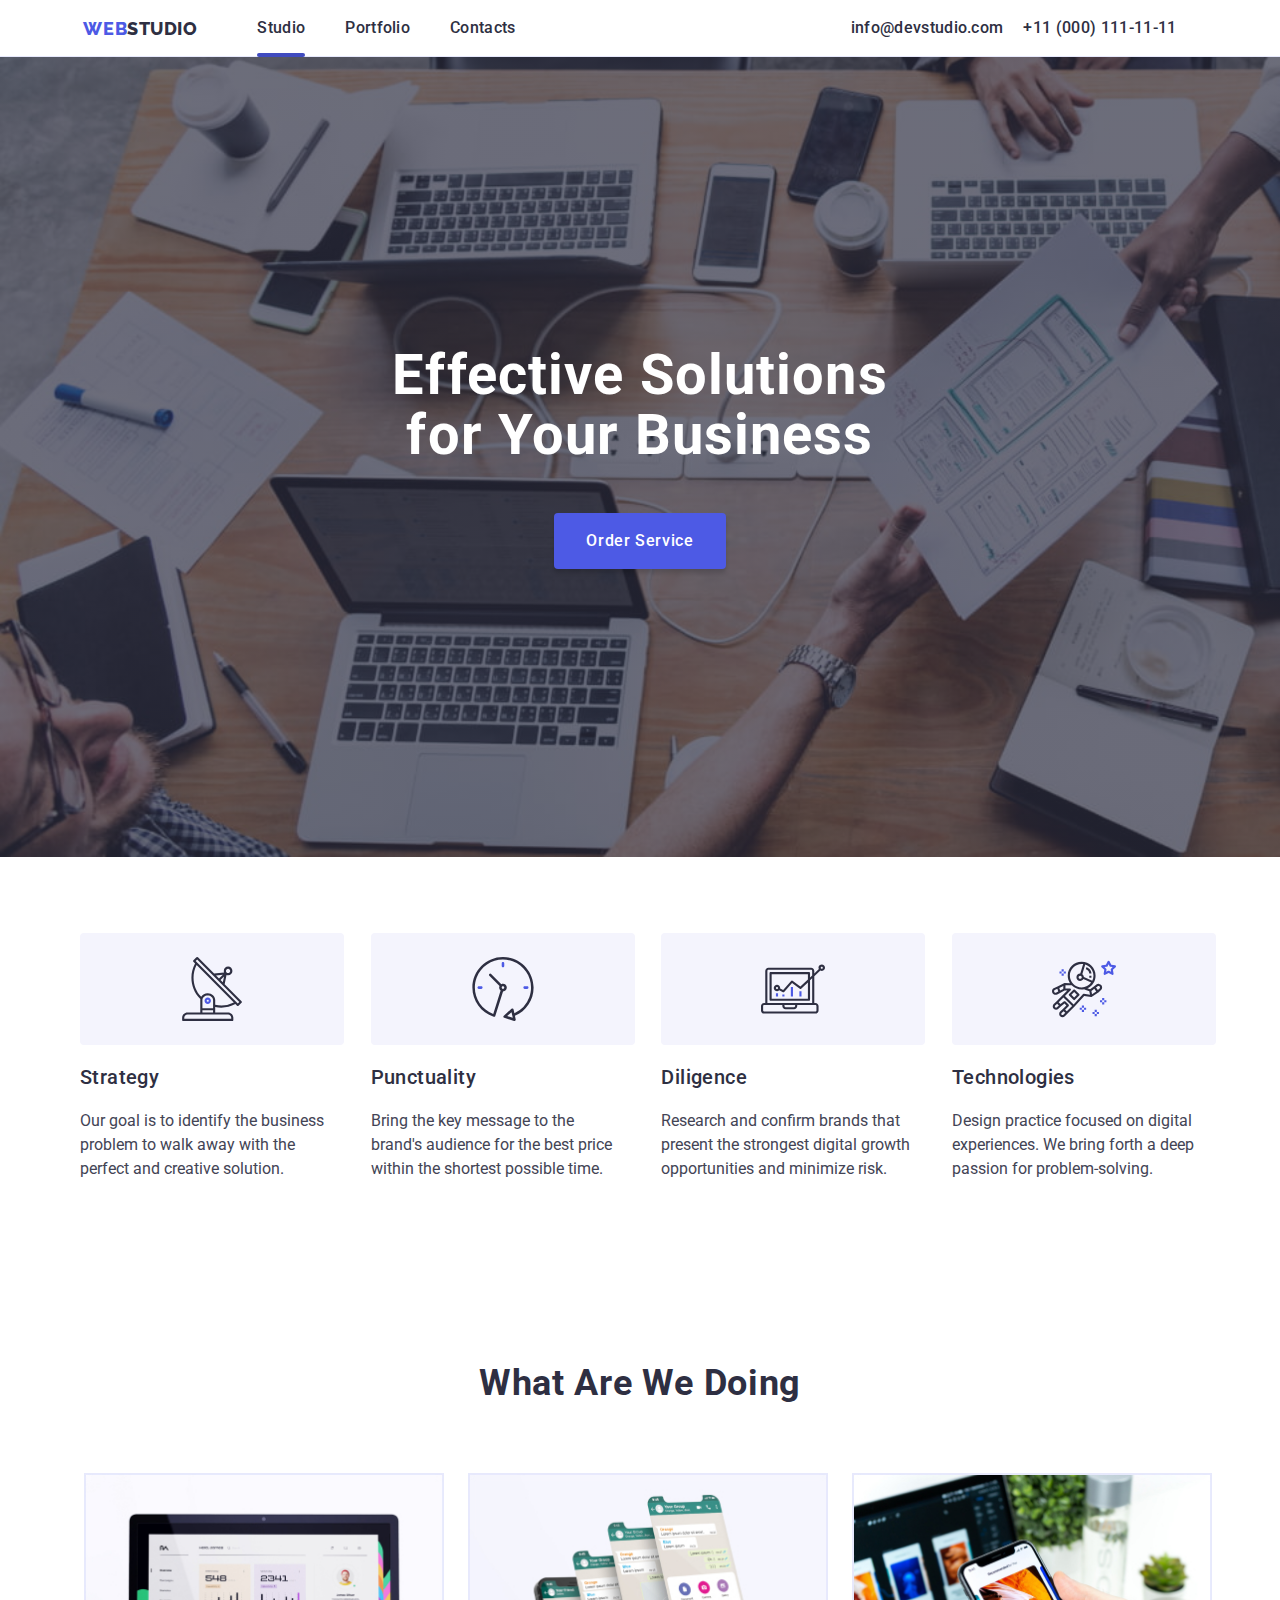
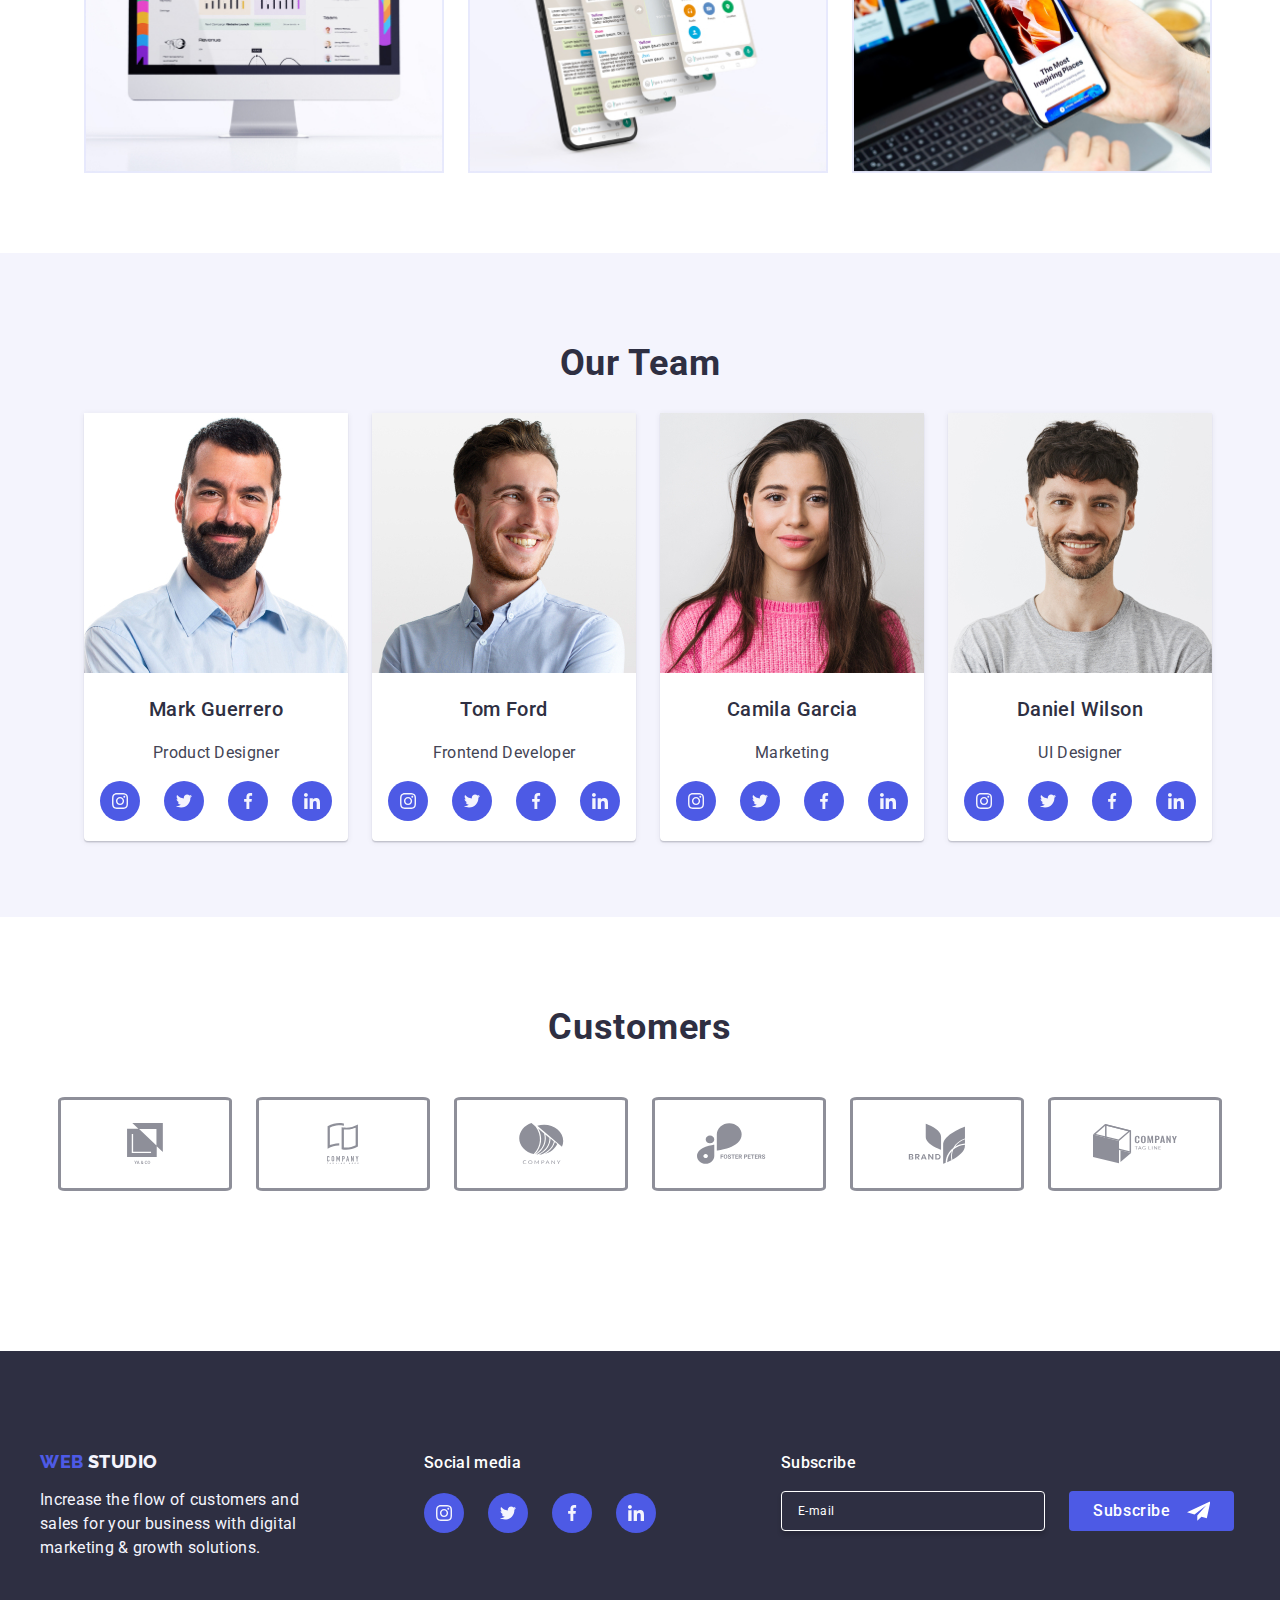
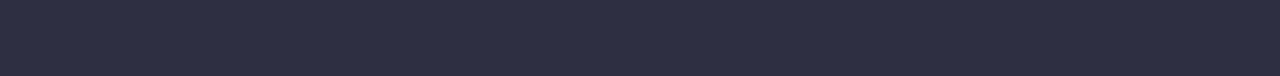
==== index.html @ bf824cfc "HW 06" ====
<!DOCTYPE html>
<html lang="en">
  <head>
    <meta charset="UTF-8" />
    <meta name="viewport" content="width=device-width, initial-scale=1.0" />
    <link
      rel="stylesheet"
      href="https://fonts.googleapis.com/css2?family=Raleway:ital,wght@0,700;1,700&family=Roboto:wght@400;500;700;900&display=swap"
    />
    <link rel="stylesheet" href="./css/modern-normalize.css" />
    <link rel="stylesheet" href="./css/styles.css" />
    <title>Studio</title>
  </head>
  <body>
    <!-- Bara de navigare -->
    <header class="global-header">
      <div class="container-navbar">
        <a class="logo" href="./index.html">
          <span class="logo-web">WEB</span>
          <span class="logo-studio-header">STUDIO</span>
        </a>
        <nav class="nav-bar">
          <ul>
            <li>
              <a class="nav-item" href="./index.html">Studio</a>
            </li>
            <li>
              <a class="nav-item" href="./portfolio.html">Portfolio</a>
            </li>
            <li>
              <a class="nav-item" href="./contacts.html">Contacts</a>
            </li>
          </ul>
        </nav>
        <ul>
          <li>
            <a class="nav-item" href="mailto:info@devstudio.com"
              >info@devstudio.com</a
            >
          </li>
          <li>
            <a class="nav-item" href="tel:+11(000)111-11-11"
              >+11 (000) 111-11-11</a
            >
          </li>
        </ul>
      </div>
    </header>
    <!-- Continutul siteului -->
    <main>
      <!-- Hero section -->
      <section class="hero-section">
        <div class="hero-container">
          <h1 class="hero-text">Effective Solutions for Your Business</h1>
          <button class="hero-button" type="button" data-modal-open>
            Order Service
          </button>
        </div>
        <div class="modal is-hidden" data-modal>
          <div class="modal-content">
            <button type="button" class="close-btn" data-modal-close>x</button>
            <form>
              <h2>Leave your contacts and we will call you back</h2>

              <label for="name" class="label-with-icon"
                >Name
                <svg class="input-icon">
                  <use href="./images/icons.svg#person-icon"></use>
                </svg>
                <input
                  type="text"
                  id="name"
                  name="username"
                  class="input-with-icon"
                />
              </label>
              <label for="phone" class="label-with-icon"
                >Phone
                <svg class="input-icon">
                  <use href="./images/icons.svg#phone-icon"></use>
                </svg>
                <input
                  type="tel"
                  id="phone"
                  name="phone-number"
                  class="input-with-icon"
                />
              </label>

              <label for="email" class="label-with-icon"
                >Email
                <svg class="input-icon">
                  <use href="./images/icons.svg#email-icon"></use>
                </svg>
                <input
                  type="email"
                  id="email"
                  name="email"
                  class="input-with-icon"
                />
              </label>
              <label for="comment" class="label-comment">Comment</label>
              <textarea
                name="feedback"
                class="text-input"
                id="comment"
                placeholder="Text input"
              ></textarea>

              <label for="checkbox" class="privacy-policy">
                <input
                  type="checkbox"
                  class="visually-hidden"
                  id="checkbox"
                  name="accept"
                />
                I accept the terms and conditions of the
                <a
                  href="https://en.wikipedia.org/wiki/Privacy_policy"
                  target="_blank"
                  rel="noreferrer noopener"
                  ><span>Privacy Policy</span></a
                >
              </label>
              <button type="submit" class="send-btn">Send</button>
            </form>
          </div>
        </div>
      </section>
      <!-- Text section -->
      <section class="strenghts-section">
        <div class="container">
          <ul>
            <li>
              <div class="strenght-logo">
                <svg>
                  <use href="./images/icons.svg#icon-antenna"></use>
                </svg>
              </div>
              <h3 class="strenght-name">Strategy</h3>
              <p class="strenght-description">
                Our goal is to identify the business<br />
                problem to walk away with the<br />
                perfect and creative solution.
              </p>
            </li>
            <li>
              <div class="strenght-logo">
                <svg>
                  <use href="./images/icons.svg#icon-clock"></use>
                </svg>
              </div>
              <h3 class="strenght-name">Punctuality</h3>
              <p class="strenght-description">
                Bring the key message to the<br />
                brand's audience for the best price<br />
                within the shortest possible time.
              </p>
            </li>
            <li>
              <div class="strenght-logo">
                <svg>
                  <use href="./images/icons.svg#icon-diagram"></use>
                </svg>
              </div>
              <h3 class="strenght-name">Diligence</h3>
              <p class="strenght-description">
                Research and confirm brands that<br />
                present the strongest digital growth<br />
                opportunities and minimize risk.
              </p>
            </li>
            <li>
              <div class="strenght-logo">
                <svg>
                  <use href="./images/icons.svg#icon-astronaut"></use>
                </svg>
              </div>
              <h3 class="strenght-name">Technologies</h3>
              <p class="strenght-description">
                Design practice focused on digital<br />
                experiences. We bring forth a deep<br />
                passion for problem-solving.
              </p>
            </li>
          </ul>
        </div>
      </section>
      <!-- What are we doing section -->
      <section class="what-are-we-doing-section">
        <div class="container what-are-we-doing-box">
          <h2 class="title-what-are-we-doing">What are we doing</h2>
          <ul>
            <li>
              <img
                src="./images/Monitor.jpg"
                alt="monitor cu grafice"
                width="300"
              />
            </li>
            <li>
              <img
                src="./images/MultilevelChat.jpg"
                alt="mai multe pagini dintr-un chat telefonic"
                width="300"
              />
            </li>
            <li>
              <img
                src="./images/Phone.jpg"
                alt="imagie pe un telefon tinut in mana"
                width="300"
              />
            </li>
          </ul>
        </div>
      </section>
      <!-- Our team section -->
      <section class="our-team-section">
        <div class="container">
          <h2 class="title-our-team">Our Team</h2>
          <ul>
            <li>
              <img
                src="./images/MarkGuerrero.jpg"
                alt="Imaginea lui Mark Guerrero"
                width="200"
              />
              <h3 class="team-person-name">Mark Guerrero</h3>
              <p class="team-person-function">Product Designer</p>
              <div class="social-list">
                <a
                  href="https://www.instagram.com/"
                  class="social"
                  target="_blank"
                  rel="noreferrer noopener"
                  aria-label="instagram-link"
                >
                  <svg>
                    <use href="./images/icons.svg#icon-instagram"></use>
                  </svg>
                </a>
                <a
                  href="https://twitter.com/"
                  class="social"
                  target="_blank"
                  rel="noreferrer noopener"
                  aria-label="twitter-link"
                >
                  <svg>
                    <use href="./images/icons.svg#icon-twitter"></use></svg
                ></a>
                <a
                  href="https://www.facebook.com/"
                  class="social"
                  target="_blank"
                  rel="noreferrer noopener"
                  aria-label="facebook-link"
                >
                  <svg>
                    <use href="./images/icons.svg#icon-facebook"></use></svg
                ></a>
                <a
                  href="https://www.linkedin.com/"
                  class="social"
                  target="_blank"
                  rel="noreferrer noopener"
                  aria-label="linkedin-link"
                >
                  <svg>
                    <use href="./images/icons.svg#icon-linkedin"></use></svg
                ></a>
              </div>
            </li>
            <li>
              <img
                src="./images/TomFord.jpg"
                alt="Imaginea lui Tom Ford"
                width="200"
              />
              <h3 class="team-person-name">Tom Ford</h3>
              <p class="team-person-function">Frontend Developer</p>
              <div class="social-list">
                <a
                  href="https://www.instagram.com/"
                  class="social"
                  target="_blank"
                  rel="noreferrer noopener"
                  aria-label="instagram-link"
                >
                  <svg>
                    <use href="./images/icons.svg#icon-instagram"></use>
                  </svg>
                </a>
                <a
                  href="https://twitter.com/"
                  class="social"
                  target="_blank"
                  rel="noreferrer noopener"
                  aria-label="twitter-link"
                >
                  <svg>
                    <use href="./images/icons.svg#icon-twitter"></use></svg
                ></a>
                <a
                  href="https://www.facebook.com/"
                  class="social"
                  target="_blank"
                  rel="noreferrer noopener"
                  aria-label="facebook-link"
                >
                  <svg>
                    <use href="./images/icons.svg#icon-facebook"></use></svg
                ></a>
                <a
                  href="https://www.linkedin.com/"
                  class="social"
                  target="_blank"
                  rel="noreferrer noopener"
                  aria-label="linkedin-link"
                >
                  <svg>
                    <use href="./images/icons.svg#icon-linkedin"></use></svg
                ></a>
              </div>
            </li>
            <li>
              <img
                src="./images/CamilaGarcia.jpg"
                alt="Imaginea Camilei Garcia"
                width="200"
              />
              <h3 class="team-person-name">Camila Garcia</h3>
              <p class="team-person-function">Marketing</p>
              <div class="social-list">
                <a
                  href="https://www.instagram.com/"
                  class="social"
                  target="_blank"
                  rel="noreferrer noopener"
                  aria-label="instagram-link"
                >
                  <svg>
                    <use href="./images/icons.svg#icon-instagram"></use>
                  </svg>
                </a>
                <a
                  href="https://twitter.com/"
                  class="social"
                  target="_blank"
                  rel="noreferrer noopener"
                  aria-label="twitter-link"
                >
                  <svg>
                    <use href="./images/icons.svg#icon-twitter"></use></svg
                ></a>
                <a
                  href="https://www.facebook.com/"
                  class="social"
                  target="_blank"
                  rel="noreferrer noopener"
                  aria-label="facebook-link"
                >
                  <svg>
                    <use href="./images/icons.svg#icon-facebook"></use></svg
                ></a>
                <a
                  href="https://www.linkedin.com/"
                  class="social"
                  target="_blank"
                  rel="noreferrer noopener"
                  aria-label="linkedin-link"
                >
                  <svg>
                    <use href="./images/icons.svg#icon-linkedin"></use></svg
                ></a>
              </div>
            </li>
            <li>
              <img
                src="./images/DanielWilson.jpg"
                alt="Imaginea lui Daniel Wilson"
                width="200"
              />
              <h3 class="team-person-name">Daniel Wilson</h3>
              <p class="team-person-function">UI Designer</p>
              <div class="social-list">
                <a
                  href="https://www.instagram.com/"
                  class="social"
                  target="_blank"
                  rel="noreferrer noopener"
                  aria-label="instagram-link"
                >
                  <svg>
                    <use href="./images/icons.svg#icon-instagram"></use>
                  </svg>
                </a>
                <a
                  href="https://twitter.com/"
                  class="social"
                  target="_blank"
                  rel="noreferrer noopener"
                  aria-label="twitter-link"
                >
                  <svg>
                    <use href="./images/icons.svg#icon-twitter"></use></svg
                ></a>
                <a
                  href="https://www.facebook.com/"
                  class="social"
                  target="_blank"
                  rel="noreferrer noopener"
                  aria-label="facebook-link"
                >
                  <svg>
                    <use href="./images/icons.svg#icon-facebook"></use></svg
                ></a>
                <a
                  href="https://www.linkedin.com/"
                  class="social"
                  target="_blank"
                  rel="noreferrer noopener"
                  aria-label="linkedin-link"
                >
                  <svg>
                    <use href="./images/icons.svg#icon-linkedin"></use></svg
                ></a>
              </div>
            </li>
          </ul>
        </div>
      </section>
      <section class="customers-section">
        <div class="container">
          <h2 class="customers-title">Customers</h2>
          <div class="customers-logos">
            <div class="customer-logo-panel">
              <svg class="customer-logo">
                <use href="./images/icons.svg#icon-client-1"></use>
              </svg>
            </div>
            <div class="customer-logo-panel">
              <svg class="customer-logo">
                <use href="./images/icons.svg#icon-client-2"></use>
              </svg>
            </div>
            <div class="customer-logo-panel">
              <svg class="customer-logo">
                <use href="./images/icons.svg#icon-client-3"></use>
              </svg>
            </div>
            <div class="customer-logo-panel">
              <svg class="customer-logo">
                <use href="./images/icons.svg#icon-client-4"></use>
              </svg>
            </div>
            <div class="customer-logo-panel">
              <svg class="customer-logo">
                <use href="./images/icons.svg#icon-client-5"></use>
              </svg>
            </div>
            <div class="customer-logo-panel">
              <svg class="customer-logo">
                <use href="./images/icons.svg#icon-client-6"></use>
              </svg>
            </div>
          </div>
        </div>
      </section>
    </main>
    <!-- Contact us -->
    <footer class="global-footer">
      <div class="footer-container">
        <div class="footer-content">
          <a href="./index.html">
            <span class="logo-web">WEB</span>
            <span class="logo-studio-footer">STUDIO</span>
          </a>
          <p class="footer-text">
            Increase the flow of customers and<br />
            sales for your business with digital<br />
            marketing & growth solutions.
          </p>
        </div>
        <div class="social-media-footer">
          <p>Social media</p>
          <div class="social-list-footer">
            <a
              href="https://www.instagram.com/"
              class="social-footer"
              target="_blank"
              rel="noreferrer noopener"
              aria-label="instagram-link"
            >
              <svg>
                <use href="./images/icons.svg#icon-instagram"></use>
              </svg>
            </a>
            <a
              href="https://twitter.com/"
              class="social-footer"
              target="_blank"
              rel="noreferrer noopener"
              aria-label="twitter-link"
            >
              <svg>
                <use href="./images/icons.svg#icon-twitter"></use></svg
            ></a>
            <a
              href="https://www.facebook.com/"
              class="social-footer"
              target="_blank"
              rel="noreferrer noopener"
              aria-label="facebook-link"
            >
              <svg>
                <use href="./images/icons.svg#icon-facebook"></use></svg
            ></a>
            <a
              href="https://www.linkedin.com/"
              class="social-footer"
              target="_blank"
              rel="noreferrer noopener"
              aria-label="linkedin-link"
            >
              <svg>
                <use href="./images/icons.svg#icon-linkedin"></use></svg
            ></a>
          </div>
        </div>
        <div class="subscribe-footer">
          <span class="subscribe">Subscribe</span>
          <form
            name="signup_form"
            autocomplete="on"
            novalidate
            class="subscribe-form"
          >
            <label>
              <input type="email" name="email" placeholder="E-mail" />
            </label>
            <button type="submit">
              Subscribe
              <svg>
                <use href="./images/icons.svg#send-icon"></use>
              </svg>
            </button>
          </form>
        </div>
      </div>
    </footer>
    <script src="./js/modal.js"></script>
    <script src="./js/navbar-underline.js"></script>
  </body>
</html>
---- css/styles.css ----
:root {
  --color-white: #fff;
  --color-iris: #4d5ae5;
  --color-ocean: #404bbf;
  --color-navy-blue: #2e2f42;
  --color-green: #31d0aa;
  --color-slate: #434455;
  --color-light-slate: #8e8f99;
  --color-cornflower: #e7e9fc;
  --color-cloud: #f4f4fd;
  --transitions: 250ms cubic-bezier(0.4, 0, 0.2, 1);
}

body {
  font-family: 'Roboto', sans-serif;
  color: var(--color-slate);
  background-color: var(--color-white);
}
ul {
  list-style: none;
  display: flex;
  text-decoration: none;
}
.logo {
  display: flex;
  text-decoration: none;
  font-family: 'Roboto', sans-serif;
  text-transform: uppercase;
  font-family: Raleway;
  font-size: 18px;
  font-weight: 800;
  line-height: 21px;
  letter-spacing: 0.03em;
}
.logo:hover {
  transition: var(--transitions);
  transform: scale(1.05);
}
.container {
  width: 1200px;
  margin: auto;
  padding: 60px 0;
}
.container-navbar {
  width: 1200px;
  margin: auto;
}
.global-header a {
  text-decoration: none;
  margin-right: 20px;
}
.global-header ul {
  display: flex;
  align-items: center;
}
.global-header {
  border-bottom: 1px solid var(--color-cornflower);
  display: flex;
}
.global-header .container-navbar {
  display: flex;
  justify-content: center;
  align-items: center;
}
.logo-web {
  font-family: 'Raleway', sans-serif;
  font-weight: 800;
  font-size: 18px;
  line-height: 1.16667;
  letter-spacing: 0.03em;
  text-transform: uppercase;
  color: var(--color-iris);
}
.logo-studio-header {
  font-family: 'Raleway', sans-serif;
  font-weight: 800;
  font-size: 18px;
  line-height: 1.16667;
  letter-spacing: 0.03em;
  text-transform: uppercase;
  color: var(--color-navy-blue);
}
.logo-studio-footer {
  font-family: 'Raleway', sans-serif;
  font-weight: 800;
  font-size: 18px;
  line-height: 1.16667;
  letter-spacing: 0.03em;
  text-transform: uppercase;
  color: var(--color-cloud);
}
.nav-bar {
  align-items: center;
  margin-right: 255px;
}
.nav-bar li {
  list-style-type: none;
  display: inline;
  margin-right: 20px;
}
.nav-item {
  position: relative;
  color: var(--color-navy-blue);
  font-size: 16px;
  font-weight: 500;
  line-height: 1.5;
  letter-spacing: 0.02em;
  text-decoration: none;
  padding-bottom: 20px;
}
.active::after {
  content: '';
  position: absolute;
  bottom: 0;
  left: 0;
  width: 100%;
  height: 4px;
  border-radius: 2px;
  background-color: var(--color-ocean);
}
.nav-item:hover,
.nav-item:focus .contacts-item {
  color: var(--color-ocean);
  transition: var(--transitions);
  transform: scale(1.05);
}
.hero-section {
  background-color: var(--color-navy-blue);
  padding: 100px 0;
  background-image: linear-gradient(
      rgba(46, 47, 66, 0.7),
      rgba(46, 47, 66, 0.7)
    ),
    url('../images/office.jpg');
  background-size: cover;
}
.hero-text {
  font-weight: 700;
  font-size: 56px;
  line-height: 1.07143;
  letter-spacing: 0.02em;
  text-align: center;
  color: var(--color-white);
  width: 496px;
  height: 120px;
  margin: auto;
  margin-bottom: 48px;
  padding: 0 0 48px 0;
}
.hero-button {
  font-weight: 500;
  font-size: 16px;
  line-height: 1.5;
  letter-spacing: 0.04em;
  border-radius: 4px;
  border: none;
  padding: 16px 32px;
  height: 56px;
  background: var(--color-iris);
  color: var(--color-white);
  cursor: pointer;
  box-shadow: 0 4px 4px 0 rgba(0, 0, 0, 0.15);
  text-align: center;
  margin: 0 auto;
  display: block;
}
.hero-container {
  padding: 188px 0 188px 0;
}
.hero-button:hover,
.hero-button:focus {
  background: var(--color-ocean);
  transition: var(--transitions);
  transform: scale(1.05);
}
.strenghts-section ul {
  justify-content: space-between;
}
.strenghts-section li {
  list-style-type: none;
  display: inline-block;
  margin-right: 24px;
}
.strenght-name {
  font-weight: 500;
  font-size: 20px;
  line-height: 1.2;
  letter-spacing: 0.02em;
  color: var(--color-navy-blue);
  padding: 0;
}
.strenght-description {
  font-size: 16px;
  line-height: 1.5;
}
.strenght-logo {
  width: 264px;
  height: 112px;
  background: var(--color-cloud);
  border-radius: 4px;
  box-sizing: content-box;
  display: flex;
  align-items: center;
  justify-content: center;
}
.strenght-logo svg {
  width: 64px;
  height: 64px;
}
.what-are-we-doing-section ul {
  display: flex;
  justify-content: center;
}
.what-are-we-doing-section li {
  margin-right: 24px;
}
.what-are-we-doing-section li img {
  border: 1px solid var(--color-cornflower);
  width: 360px;
  height: 300px;
}
/* .what-are-we-doing-box {
  padding: 100px 0;
} */
.title-what-are-we-doing {
  font-weight: 700;
  font-size: 36px;
  line-height: 1.11111;
  letter-spacing: 0.02em;
  text-transform: capitalize;
  text-align: center;
  color: var(--color-navy-blue);
  padding-bottom: 40px;
}
.title-our-team {
  font-weight: 700;
  font-size: 36px;
  line-height: 1.11111;
  letter-spacing: 0.02em;
  text-transform: capitalize;
  text-align: center;
  color: var(--color-navy-blue);
  /* padding: 100px 0px 10px 0px; */
}
.our-team-section {
  background: var(--color-cloud);
}
.our-team-section li {
  list-style-type: none;
  margin-right: 24px;
  border-radius: 0 0 4px 4px;
  padding: 0px 0px 32px 0px;
  width: 264px;
  height: 428px;
  box-shadow: 0 2px 1px 0 rgba(46, 47, 66, 0.08),
    0 1px 1px 0 rgba(46, 47, 66, 0.16), 0 1px 6px 0 rgba(46, 47, 66, 0.08);
  background: var(--color-white);
}
.our-team-section li img {
  width: 264px;
  height: 260px;
}
.our-team-section ul {
  display: flex;
  justify-content: center;
  /* padding: 10px 0px 100px 0px; */
}
.team-person-name {
  font-weight: 500;
  font-size: 20px;
  line-height: 1.2;
  letter-spacing: 0.02em;
  text-align: center;
  color: var(--color-navy-blue);
}
.team-person-function {
  font-size: 16px;
  line-height: 1.5;
  letter-spacing: 0.02em;
  text-align: center;
  color: var(--color-slate);
}
.social-list {
  display: flex;
  justify-content: center;
  gap: 24px;
  margin-top: 8px;
}
.social-list .social {
  width: 40px;
  height: 40px;
  background-color: var(--color-iris);
  border-radius: 50%;
  display: flex;
  justify-content: center;
  align-items: center;
}
.social-list .social:hover,
.social-list .social:focus {
  background: var(--color-ocean);
  transition: var(--transitions);
  transform: scale(1.05);
}
.social-list .social svg {
  width: 16px;
  height: 16px;
  fill: var(--color-cloud);
}
.custommers-section {
  display: flex;
  align-items: center;
  justify-content: center;
}
.customers-title {
  font-family: 'Roboto', sans-serif;
  font-weight: 700;
  font-size: 36px;
  line-height: 1.11111;
  letter-spacing: 0.02em;
  text-transform: capitalize;
  text-align: center;
  color: var(--color-navy-blue);
  /* padding: 100px 0 20px 0; */
}
.customers-logos {
  display: flex;
  justify-content: center;
  align-items: center;
  gap: 24px;
  padding: 20px 0 100px 0;
}
.customers-logo-panel {
  display: flex;
  justify-content: center;
  align-items: center;
}
.customer-logo-panel {
  box-sizing: content-box;
  display: flex;
  align-items: center;
  justify-content: center;
  width: 168px;
  height: 88px;
  border-radius: 4%;
  border: 3px solid var(--color-light-slate);
  fill: var(--color-light-slate);
}
.customer-logo-panel:hover {
  border-color: var(--color-ocean);
  fill: var(--color-ocean);
  transition: var(--transitions);
  transform: scale(1.05);
}
/* .customer-logo-panel .customer-logo:hover {
  fill: var(--color-ocean);
} */
.customer-logo-panel .customer-logo {
  width: 84px;
  height: 41px;
}
.footer-text {
  font-size: 16px;
  line-height: 1.5;
  letter-spacing: 0.02em;
  color: var(--color-cloud);
}
.filter-buttons {
  padding: 96px 0 72px 0;
}
.filter-buttons ul {
  display: flex;
  justify-content: center;
  align-items: center;
  padding: 10px 20px;
}
.filter-buttons li {
  list-style-type: none;
  margin-right: 24px;
}
.filter-button {
  font-family: 'Roboto', sans-serif;
  font-weight: 500;
  font-size: 16px;
  line-height: 1.5;
  letter-spacing: 0.04em;
  text-align: center;
  border-radius: 4px;
  background: var(--color-cloud);
  color: var(--color-iris);
  cursor: pointer;
  border: 1px solid var(--color-cornflower);
  border-radius: 4px;
  padding: 12px 24px;
  height: 48px;
}
.filter-button:hover,
.filter-button:focus {
  color: var(--color-white);
  background: var(--color-ocean);
  transition: var(--transitions);
  transform: scale(1.05);
}
.filter-cards {
  padding: 0 0 120px 0;
}
.filter-cards li {
  list-style-type: none;
  border: 1px solid var(--color-cornflower);
  width: 360px;
  height: 420px;
  margin-right: 24px;
  margin-bottom: 48px;
  background: var(--color-white);
}
.overlay-image {
  position: relative;
  overflow: hidden;
}
.overlay {
  position: absolute;
  top: 0;
  left: 0;
  width: 100%;
  height: 100%;
  background-color: var(--color-iris);
  transform: translatey(100%);
  transition: var(--transitions);
}
.filter-cards li:hover .overlay {
  transform: translateY(0px);
}
.overlay-text {
  padding: 40px 32px;
  line-height: 150%;
  letter-spacing: 0.02em;
  color: var(--color-cloud);
}
.filter-cards li:hover {
  box-shadow: 0 2px 1px 0 rgba(46, 47, 66, 0.08),
    0 1px 1px 0 rgba(46, 47, 66, 0.16), 0 1px 6px 0 rgba(46, 47, 66, 0.08);
  cursor: pointer;
  transition: var(--transitions);
  transform: scale(1.05);
}
.filter-cards img {
  width: 360px;
  height: 300px;
}
.filter-cards .container-filter-cards ul {
  justify-content: center;
}
.filter-card-name {
  font-family: 'Roboto', sans-serif;
  font-weight: 500;
  font-size: 20px;
  line-height: 1.2;
  letter-spacing: 0.02em;
  color: var(--color-navy-blue);
  padding-left: 10px;
}
.filter-card-key {
  font-family: 'Roboto', sans-serif;
  font-size: 16px;
  line-height: 1.5;
  letter-spacing: 0.02em;
  color: var(--color-slate);
  padding-left: 10px;
}
.global-footer {
  background: var(--color-navy-blue);
}
.global-footer a {
  text-decoration: none;
}
.footer-container {
  width: 1200px;
  display: flex;
  margin: auto;
  align-items: flex-start;
}
.footer-content {
  width: 264px;
  /* margin-left: 400px; */
  padding: 100px 0;
  box-sizing: border-box;
  padding: 100px 0;
  margin-right: 120px;
}
.social-media-footer {
  box-sizing: border-box;
  margin-top: 100px;
}
.social-media-footer p {
  margin: auto;
  padding: 0px 0 10px 0;
  color: var(--color-white);
  font-family: Roboto;
  font-size: 16px;
  font-weight: 500;
  line-height: 24px;
  letter-spacing: 0.02em;
  text-align: left;
}
.social-list-footer {
  display: flex;
  justify-content: center;
  gap: 24px;
  margin-top: 8px;
}
.social-list-footer .social-footer {
  width: 40px;
  height: 40px;
  background-color: var(--color-iris);
  border-radius: 50%;
  display: flex;
  justify-content: center;
  align-items: center;
}
.social-list-footer .social-footer svg {
  width: 16px;
  height: 16px;
  fill: var(--color-cloud);
}
.social-list-footer .social-footer:hover {
  background-color: var(--color-green);
  transition: var(--transitions);
  transform: scale(1.05);
}
.subscribe-footer {
  margin-top: 100px;
  margin-left: 125px;
}
.subscribe {
  font-family: 'Roboto', sans-serif;
  font-weight: 500;
  font-size: 16px;
  line-height: 1.5;
  letter-spacing: 0.02em;
  color: var(--color-white);
}
.subscribe-form {
  display: flex;
  align-items: center;
}
.subscribe-form input {
  font-size: 12px;
  line-height: 2;
  letter-spacing: 0.04em;
  border: 1px solid #fff;
  border-radius: 4px;
  width: 264px;
  height: 40px;
  box-shadow: 0 4px 4px 0 rgba(0, 0, 0, 0.15);
  color: #fff;
  background-color: var(--color-navy-blue);
  margin: 16px 24px 0px 0px;
  padding-left: 16px;
}
.subscribe-form input::placeholder {
  color: #fff;
}
.subscribe-footer button {
  display: flex;
  align-items: center;
  border: none;
  border-radius: 4px;
  padding: 8px 24px;
  width: 165px;
  height: 40px;
  background-color: var(--color-iris);
  font-family: 'Roboto', sans-serif;
  font-weight: 500;
  font-size: 16px;
  line-height: 1.5;
  letter-spacing: 0.04em;
  text-align: center;
  color: var(--color-white);
  cursor: pointer;
  gap: 16px;
  margin-top: 16px;
}
.subscribe-footer button:hover,
.subscribe-footer button:focus {
  background: var(--color-ocean);
  transition: var(--transitions);
  transform: scale(1.05);
}
.subscribe-footer svg {
  width: 24px;
  height: 24px;
  fill: var(--color-white);
}

/* Modal start */
.is-hidden {
  visibility: hidden;
  transform: scale(1.1);
}
.modal {
  position: fixed;
  top: 0;
  left: 0;
  width: 100%;
  height: 100%;
  display: flex;
  justify-content: center;
  align-items: center;
  background-color: rgba(46, 47, 66, 0.4);
  z-index: 1;
  transition: transform var(--transitions);
}
.modal-content {
  display: flex;
  flex-direction: column;
  margin: 0 auto;
  padding: 24px;
  background-color: #fcfcfc;
  width: 408px;
  height: 584px;
  position: relative;
  border-radius: 4px;
  box-shadow: 0 2px 1px 0 rgba(0, 0, 0, 0.2), 0 1px 3px 0 rgba(0, 0, 0, 0.12),
    0 1px 1px 0 rgba(0, 0, 0, 0.14);
  margin-top: 8px;
}
.close-btn {
  background-color: #e7e9fc;
  border-radius: 50%;
  position: absolute;
  color: #2e2f42;
  top: 24px;
  right: 24px;
  outline: none;
  border: 1px solid #4b494a3b;
  transition: transform var(--transitions);
}

.close-btn:hover {
  background-color: #404bbf;
  color: white;
  box-shadow: 0 4px 1px 0 rgba(0, 0, 0, 0.2), 0 1px 3px 0 rgba(0, 0, 0, 0.12),
    0 1px 1px 0 rgba(0, 0, 0, 0.14);
  cursor: pointer;
  transform: scale(1.5);
}
.modal-content form {
  display: flex;
  flex-direction: column;
  gap: 8px;
}
.modal-content h2 {
  font-family: 'Roboto', sans-serif;
  font-weight: 500;
  font-size: 16px;
  line-height: 1.5;
  letter-spacing: 0.02em;
  text-align: center;
  color: #2e2f42;
  margin-top: 48px;
  margin-bottom: 16px;
}
.modal-content label {
  font-weight: 400;
  font-size: 12px;
  line-height: 1.17;
  letter-spacing: 0.04em;
  color: var(--color-light-slate);
}
.modal-content .label-with-icon {
  display: flex;
  flex-direction: column;
  position: relative;
  width: 360px;
  gap: 4px;
}
.modal-content svg {
  padding: 3px 0px;
  width: 18px;
  height: 24px;
  position: absolute;
  top: 21px;
  left: 10px;
}
.input-with-icon {
  padding: 8px 16px 8px 32px;
  border: 1px solid rgba(46, 47, 66, 0.4);
  border-radius: 4px;
}
.input-with-icon:focus {
  padding: 8px 16px 8px 32px;
  border: 1px solid var(--color-iris);
  border-radius: 4px;
  outline: none;
}
.label-with-icon:focus-within .input-icon {
  fill: var(--color-iris);
}
.text-input {
  border: 1px solid rgba(46, 47, 66, 0.4);
  border-radius: 4px;
  height: 120px;
  padding: 8px 16px;
  font-family: 'Roboto', sans-serif;
  font-weight: 400;
  font-size: 12px;
  line-height: 1.16667;
  letter-spacing: 0.04em;
}

.privacy-policy {
  flex-direction: row;
  align-items: center;
}
.send-btn {
  align-self: center;
  border: none;
  border-radius: 4px;
  padding: 16px 32px;
  width: 169px;
  height: 56px;
  background-color: var(--color-iris);
  font-family: 'Roboto', sans-serif;
  font-weight: 500;
  font-size: 16px;
  line-height: 1.5;
  letter-spacing: 0.04em;
  text-align: center;
  color: var(--color-white);
  cursor: pointer;
  gap: 16px;
  margin-top: 16px;
  box-shadow: 0 4px 4px 0 rgba(0, 0, 0, 0.15);
}

.send-btn:hover,
.send-btn:focus {
  background: var(--color-ocean);
  transition: var(--transitions);
  transform: scale(1.05);
}
/* Modal end */
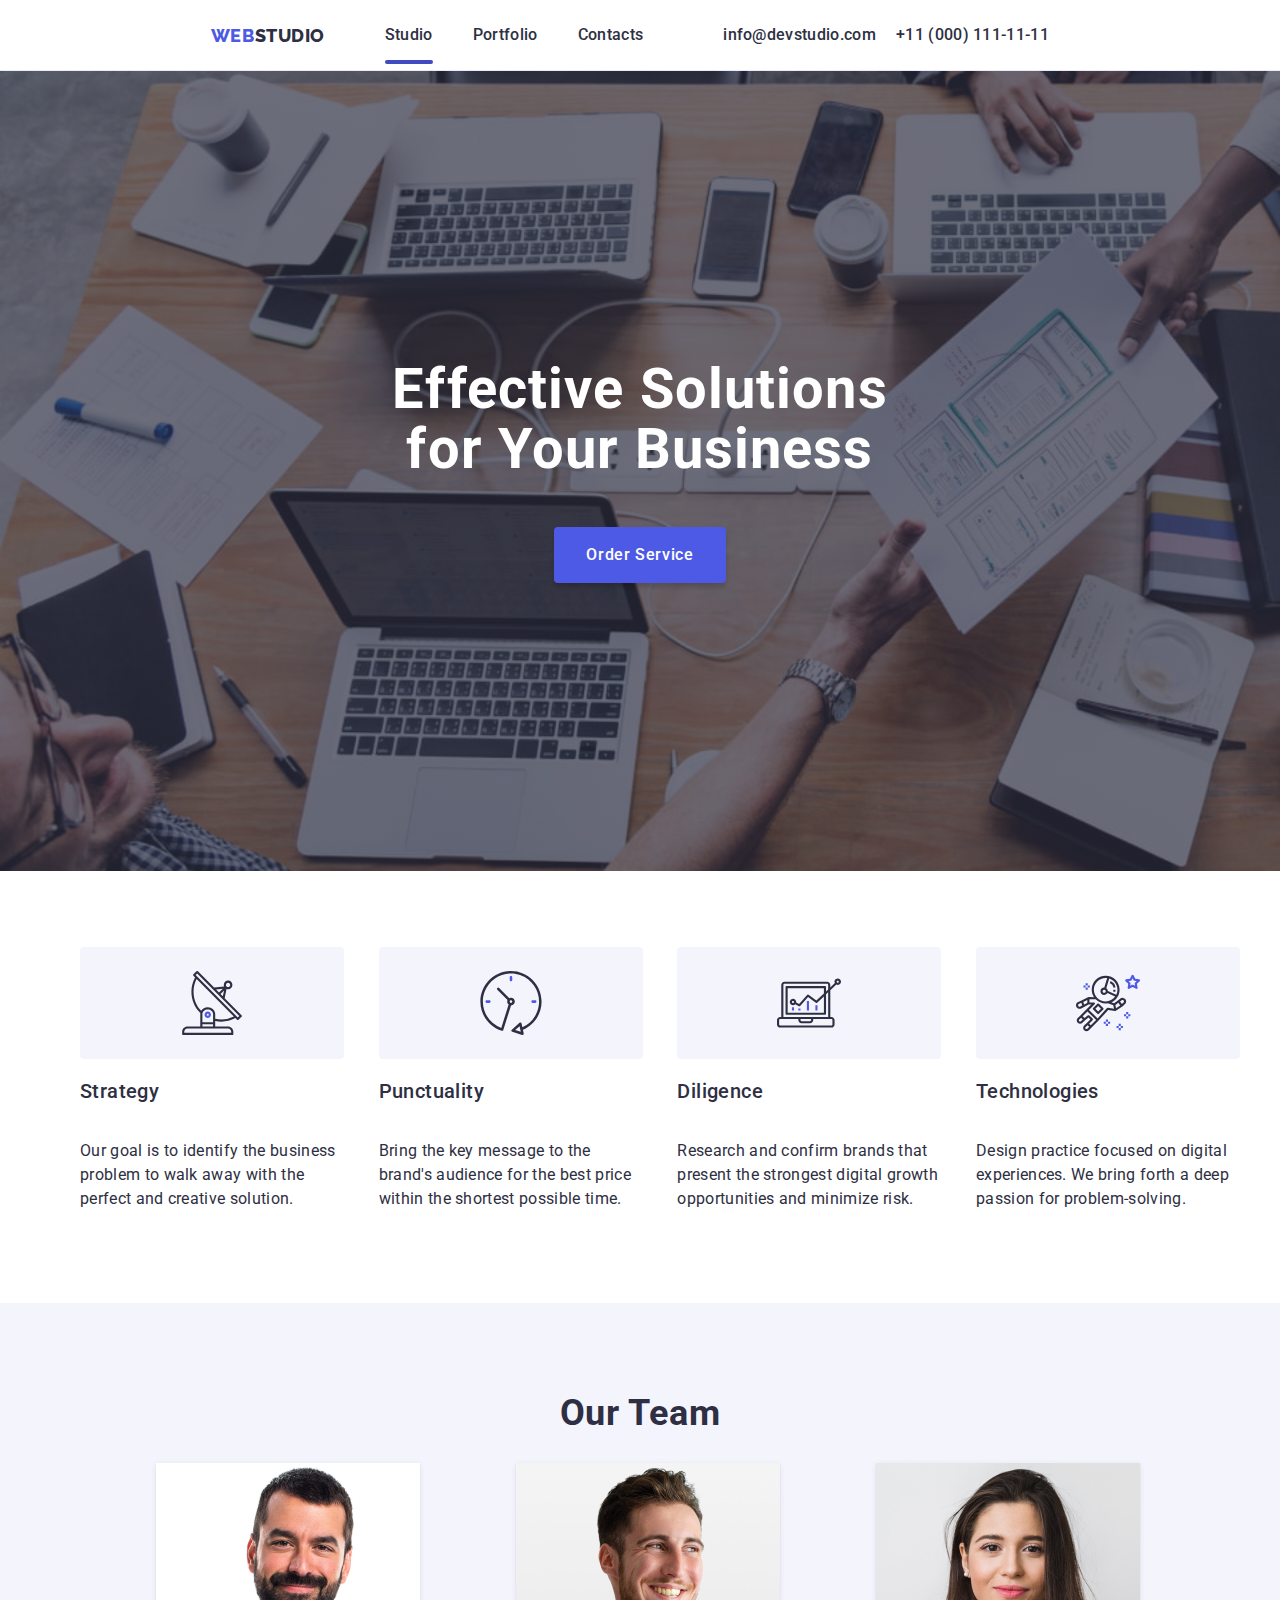
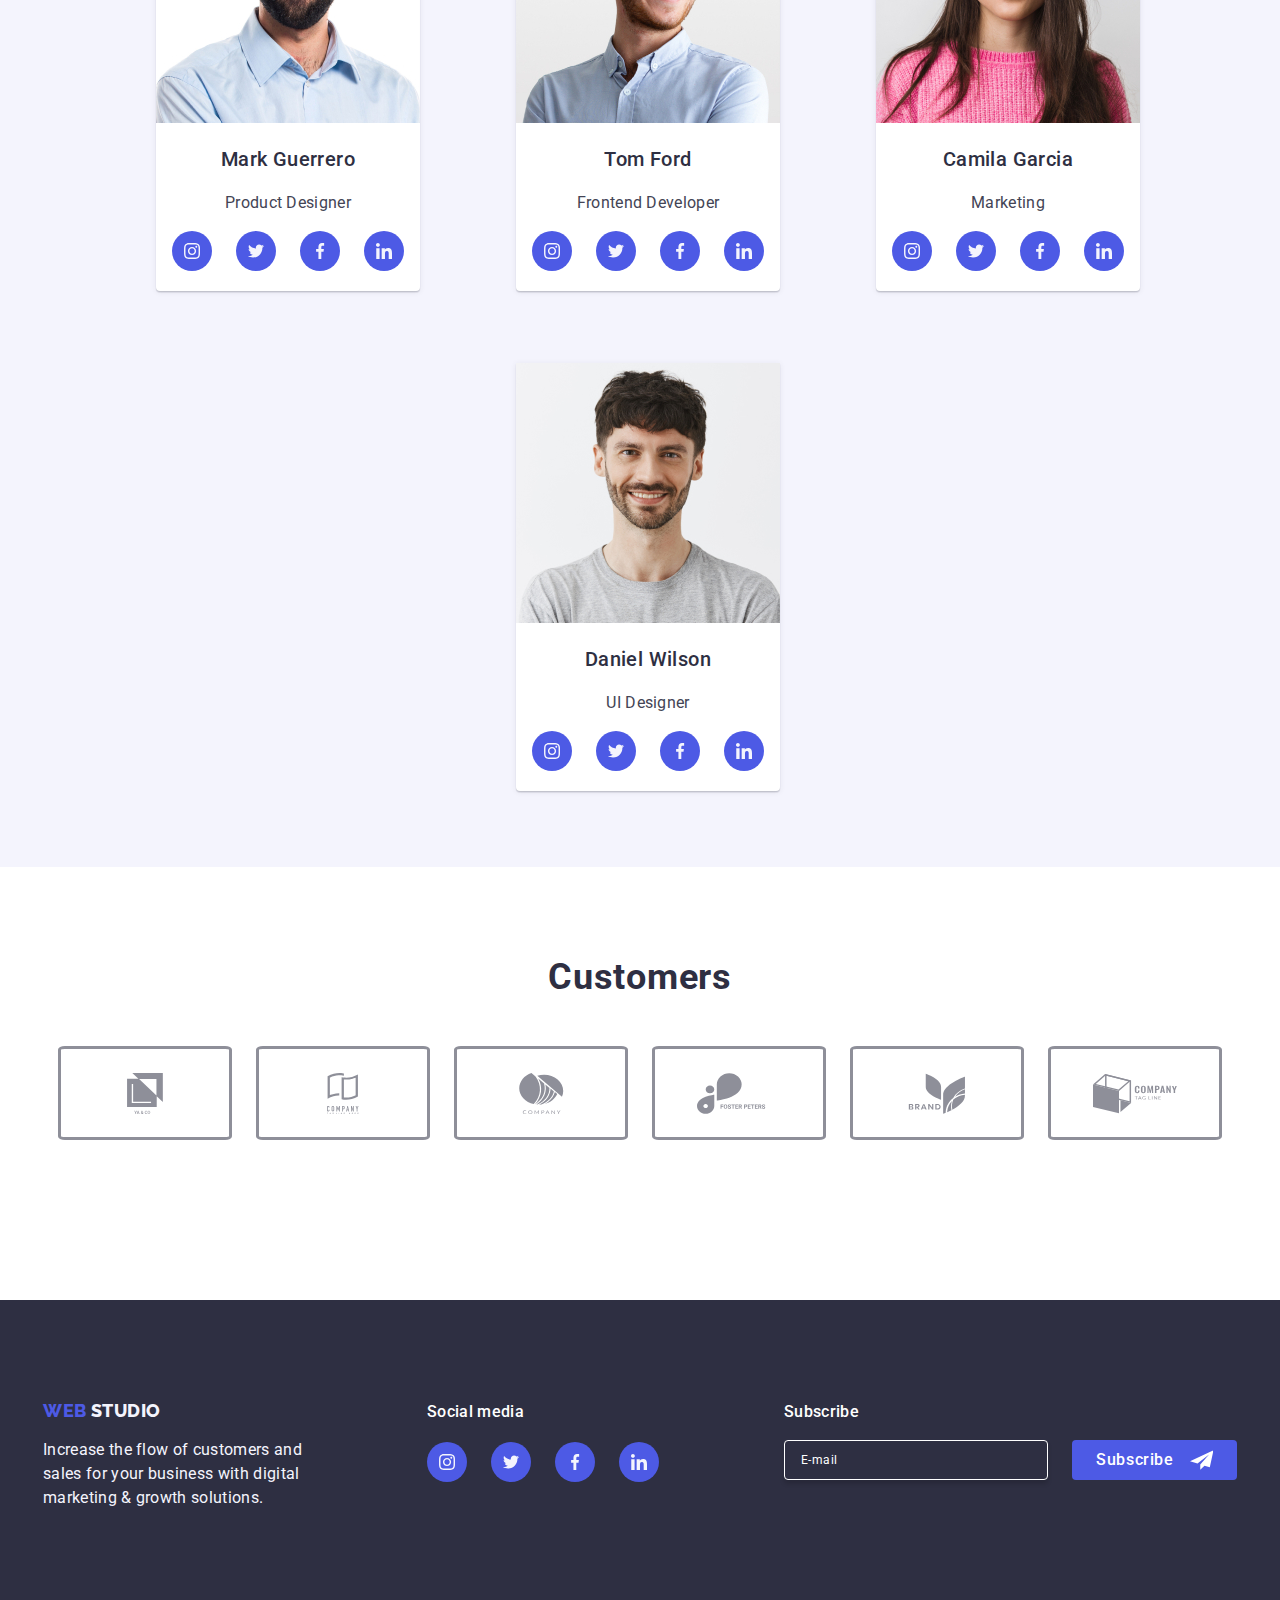
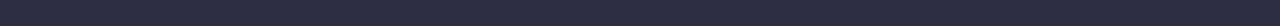
==== commit c1519f46: "Responsive config part I" ====
--- a/index.html
+++ b/index.html
@@ -3,13 +3,13 @@
   <head>
     <meta charset="UTF-8" />
     <meta name="viewport" content="width=device-width, initial-scale=1.0" />
+    <title>Studio</title>
     <link
       rel="stylesheet"
       href="https://fonts.googleapis.com/css2?family=Raleway:ital,wght@0,700;1,700&family=Roboto:wght@400;500;700;900&display=swap"
     />
     <link rel="stylesheet" href="./css/modern-normalize.css" />
     <link rel="stylesheet" href="./css/styles.css" />
-    <title>Studio</title>
   </head>
   <body>
     <!-- Bara de navigare -->
@@ -32,7 +32,7 @@
             </li>
           </ul>
         </nav>
-        <ul>
+        <ul class="nav-contacts">
           <li>
             <a class="nav-item" href="mailto:info@devstudio.com"
               >info@devstudio.com</a
@@ -44,6 +44,92 @@
             >
           </li>
         </ul>
+        <!-- Burger menu mobile -->
+        <div class="container-menu-mobile">
+          <div class="menu-container js-menu-container" id="mobile-menu">
+            <button type="button" class="close-btn js-close-menu">x</button>
+
+            <ul class="mobile-menu">
+              <li><a href="./index.html" class="link">Studio</a></li>
+              <li><a href="./portfolio.html" class="link">Portfolio</a></li>
+              <li><a href="./contacts.html" class="link">Contacts</a></li>
+            </ul>
+            <ul class="modal-contacts">
+              <li>
+                <a class="modal-contact-tel" href="tel:+11(000)111-11-11"
+                  >+11 (000) 111-11-11</a
+                >
+              </li>
+              <li>
+                <a class="modal-contact-mail" href="mailto:info@devstudio.com"
+                  >info@devstudio.com</a
+                >
+              </li>
+            </ul>
+            <div class="modal-social-list">
+              <a
+                href="https://www.instagram.com/"
+                class="social"
+                target="_blank"
+                rel="noreferrer noopener"
+                aria-label="instagram-link"
+              >
+                <svg>
+                  <use href="./images/icons.svg#icon-instagram"></use>
+                </svg>
+              </a>
+              <a
+                href="https://twitter.com/"
+                class="social"
+                target="_blank"
+                rel="noreferrer noopener"
+                aria-label="twitter-link"
+              >
+                <svg>
+                  <use href="./images/icons.svg#icon-twitter"></use></svg
+              ></a>
+              <a
+                href="https://www.facebook.com/"
+                class="social"
+                target="_blank"
+                rel="noreferrer noopener"
+                aria-label="facebook-link"
+              >
+                <svg>
+                  <use href="./images/icons.svg#icon-facebook"></use></svg
+              ></a>
+              <a
+                href="https://www.linkedin.com/"
+                class="social"
+                target="_blank"
+                rel="noreferrer noopener"
+                aria-label="linkedin-link"
+              >
+                <svg>
+                  <use href="./images/icons.svg#icon-linkedin"></use></svg
+              ></a>
+            </div>
+          </div>
+        </div>
+        <button
+          class="menu-toggle js-open-menu"
+          aria-expanded="false"
+          aria-controls="mobile-menu"
+        >
+          <svg
+            width="24"
+            height="24"
+            fill="currentColor"
+            viewBox="0 0 20 20"
+            xmlns="http://www.w3.org/2000/svg"
+          >
+            <path
+              fill-rule="evenodd"
+              d="M3 5a1 1 0 011-1h12a1 1 0 110 2H4a1 1 0 01-1-1zM3 10a1 1 0 011-1h12a1 1 0 110 2H4a1 1 0 01-1-1zM3 15a1 1 0 011-1h12a1 1 0 110 2H4a1 1 0 01-1-1z"
+              clip-rule="evenodd"
+            ></path>
+          </svg>
+        </button>
       </div>
     </header>
     <!-- Continutul siteului -->
@@ -56,6 +142,7 @@
             Order Service
           </button>
         </div>
+        <!-- Modal inputs -->
         <div class="modal is-hidden" data-modal>
           <div class="modal-content">
             <button type="button" class="close-btn" data-modal-close>x</button>
@@ -139,9 +226,8 @@
               </div>
               <h3 class="strenght-name">Strategy</h3>
               <p class="strenght-description">
-                Our goal is to identify the business<br />
-                problem to walk away with the<br />
-                perfect and creative solution.
+                Our goal is to identify the business problem to walk away with
+                the perfect and creative solution.
               </p>
             </li>
             <li>
@@ -152,8 +238,7 @@
               </div>
               <h3 class="strenght-name">Punctuality</h3>
               <p class="strenght-description">
-                Bring the key message to the<br />
-                brand's audience for the best price<br />
+                Bring the key message to the brand's audience for the best price
                 within the shortest possible time.
               </p>
             </li>
@@ -165,9 +250,8 @@
               </div>
               <h3 class="strenght-name">Diligence</h3>
               <p class="strenght-description">
-                Research and confirm brands that<br />
-                present the strongest digital growth<br />
-                opportunities and minimize risk.
+                Research and confirm brands that present the strongest digital
+                growth opportunities and minimize risk.
               </p>
             </li>
             <li>
@@ -178,9 +262,8 @@
               </div>
               <h3 class="strenght-name">Technologies</h3>
               <p class="strenght-description">
-                Design practice focused on digital<br />
-                experiences. We bring forth a deep<br />
-                passion for problem-solving.
+                Design practice focused on digital experiences. We bring forth a
+                deep passion for problem-solving.
               </p>
             </li>
           </ul>
@@ -552,5 +635,6 @@
     </footer>
     <script src="./js/modal.js"></script>
     <script src="./js/navbar-underline.js"></script>
+    <script defer src="js/mobile-menu.js"></script>
   </body>
 </html>
--- a/css/styles.css
+++ b/css/styles.css
@@ -37,21 +37,17 @@
   transform: scale(1.05);
 }
 .container {
-  width: 1200px;
+  /* width: 1200px; */
   margin: auto;
   padding: 60px 0;
 }
-.container-navbar {
-  width: 1200px;
-  margin: auto;
-}
+
 .global-header a {
   text-decoration: none;
   margin-right: 20px;
 }
-.global-header ul {
-  display: flex;
-  align-items: center;
+.nav-contacts {
+  display: none;
 }
 .global-header {
   border-bottom: 1px solid var(--color-cornflower);
@@ -61,6 +57,9 @@
   display: flex;
   justify-content: center;
   align-items: center;
+  width: 1200px;
+  height: 70px;
+  margin: auto;
 }
 .logo-web {
   font-family: 'Raleway', sans-serif;
@@ -90,40 +89,9 @@
   color: var(--color-cloud);
 }
 .nav-bar {
-  align-items: center;
-  margin-right: 255px;
-}
-.nav-bar li {
-  list-style-type: none;
-  display: inline;
-  margin-right: 20px;
-}
-.nav-item {
-  position: relative;
-  color: var(--color-navy-blue);
-  font-size: 16px;
-  font-weight: 500;
-  line-height: 1.5;
-  letter-spacing: 0.02em;
-  text-decoration: none;
-  padding-bottom: 20px;
-}
-.active::after {
-  content: '';
-  position: absolute;
-  bottom: 0;
-  left: 0;
-  width: 100%;
-  height: 4px;
-  border-radius: 2px;
-  background-color: var(--color-ocean);
-}
-.nav-item:hover,
-.nav-item:focus .contacts-item {
-  color: var(--color-ocean);
-  transition: var(--transitions);
-  transform: scale(1.05);
-}
+  display: none;
+}
+
 .hero-section {
   background-color: var(--color-navy-blue);
   padding: 100px 0;
@@ -136,7 +104,7 @@
 }
 .hero-text {
   font-weight: 700;
-  font-size: 56px;
+  /* font-size: 56px; */
   line-height: 1.07143;
   letter-spacing: 0.02em;
   text-align: center;
@@ -146,6 +114,9 @@
   margin: auto;
   margin-bottom: 48px;
   padding: 0 0 48px 0;
+
+  font-size: 10vw;
+  width: auto;
 }
 .hero-button {
   font-weight: 500;
@@ -173,64 +144,39 @@
   transition: var(--transitions);
   transform: scale(1.05);
 }
+.strenght-logo {
+  display: none;
+}
 .strenghts-section ul {
-  justify-content: space-between;
+  display: flex;
+  flex-wrap: wrap;
+  row-gap: 64px;
+  column-gap: 24px;
+  justify-content: center;
 }
 .strenghts-section li {
   list-style-type: none;
-  display: inline-block;
-  margin-right: 24px;
+  display: flex;
+  align-items: center;
+  flex-direction: column;
 }
 .strenght-name {
-  font-weight: 500;
-  font-size: 20px;
-  line-height: 1.2;
-  letter-spacing: 0.02em;
-  color: var(--color-navy-blue);
-  padding: 0;
-}
-.strenght-description {
-  font-size: 16px;
-  line-height: 1.5;
-}
-.strenght-logo {
-  width: 264px;
-  height: 112px;
-  background: var(--color-cloud);
-  border-radius: 4px;
-  box-sizing: content-box;
-  display: flex;
-  align-items: center;
-  justify-content: center;
-}
-.strenght-logo svg {
-  width: 64px;
-  height: 64px;
-}
-.what-are-we-doing-section ul {
-  display: flex;
-  justify-content: center;
-}
-.what-are-we-doing-section li {
-  margin-right: 24px;
-}
-.what-are-we-doing-section li img {
-  border: 1px solid var(--color-cornflower);
-  width: 360px;
-  height: 300px;
-}
-/* .what-are-we-doing-box {
-  padding: 100px 0;
-} */
-.title-what-are-we-doing {
   font-weight: 700;
   font-size: 36px;
   line-height: 1.11111;
   letter-spacing: 0.02em;
-  text-transform: capitalize;
-  text-align: center;
   color: var(--color-navy-blue);
-  padding-bottom: 40px;
+  padding: 0;
+}
+.strenght-description {
+  font-weight: 500;
+  font-size: 16px;
+  line-height: 1.5;
+  letter-spacing: 0.02em;
+  color: var(--color-navy-blue);
+}
+.what-are-we-doing-section {
+  display: none;
 }
 .title-our-team {
   font-weight: 700;
@@ -263,6 +209,8 @@
 .our-team-section ul {
   display: flex;
   justify-content: center;
+  flex-wrap: wrap;
+  gap: 72px;
   /* padding: 10px 0px 100px 0px; */
 }
 .team-person-name {
@@ -324,22 +272,18 @@
 }
 .customers-logos {
   display: flex;
+  flex-wrap: wrap;
   justify-content: center;
   align-items: center;
   gap: 24px;
   padding: 20px 0 100px 0;
 }
-.customers-logo-panel {
-  display: flex;
-  justify-content: center;
-  align-items: center;
-}
 .customer-logo-panel {
   box-sizing: content-box;
   display: flex;
   align-items: center;
   justify-content: center;
-  width: 168px;
+  width: 190px;
   height: 88px;
   border-radius: 4%;
   border: 3px solid var(--color-light-slate);
@@ -473,8 +417,10 @@
   text-decoration: none;
 }
 .footer-container {
-  width: 1200px;
-  display: flex;
+  /* width: 1200px; */
+  display: flex;
+  flex-wrap: wrap;
+  justify-content: center;
   margin: auto;
   align-items: flex-start;
 }
@@ -484,7 +430,7 @@
   padding: 100px 0;
   box-sizing: border-box;
   padding: 100px 0;
-  margin-right: 120px;
+  /* margin-right: 120px; */
 }
 .social-media-footer {
   box-sizing: border-box;
@@ -528,7 +474,8 @@
 }
 .subscribe-footer {
   margin-top: 100px;
-  margin-left: 125px;
+  /* margin-left: 125px; */
+  margin-bottom: 96px;
 }
 .subscribe {
   font-family: 'Roboto', sans-serif;
@@ -540,6 +487,7 @@
 }
 .subscribe-form {
   display: flex;
+  flex-direction: column;
   align-items: center;
 }
 .subscribe-form input {
@@ -739,3 +687,343 @@
   transform: scale(1.05);
 }
 /* Modal end */
+
+/* Burger menu mobile  */
+.container-menu-mobile {
+  display: flex;
+  justify-content: flex-end;
+  height: 796px;
+}
+.container-navbar .logo {
+  position: absolute;
+  top: 24px;
+  left: 16px;
+}
+.js-open-menu {
+  position: absolute;
+  top: 24px;
+  right: 16px;
+}
+.menu-toggle {
+  min-height: 40px;
+  min-width: 40px;
+  display: flex;
+  justify-content: center;
+  margin: 0;
+  padding: 0;
+  background-color: transparent;
+  border: none;
+  outline: none;
+}
+.menu-toggle:hover,
+.menu-toggle:focus {
+  background-color: rgba(0, 0, 0, 0.1);
+}
+.menu-container {
+  position: fixed;
+  top: 0;
+  left: 0;
+  width: 100vw;
+  height: 100vh;
+  padding: 32px;
+  background-color: var(--color-white);
+  z-index: 100;
+  transform: translateX(100%);
+  transition: transform 250ms ease-in-out;
+}
+
+.menu-container.is-open {
+  transform: translateX(0);
+}
+
+.menu-container .menu-toggle {
+  position: absolute;
+  top: 16px;
+  right: 16px;
+  color: black;
+}
+.mobile-menu {
+  padding: 0;
+  margin: 0;
+  list-style: none;
+  display: flex;
+  flex-direction: column;
+  gap: 40px;
+  margin-top: 70px;
+}
+
+.mobile-menu .link {
+  font-weight: 700;
+  font-size: 36px;
+  line-height: 111%;
+  letter-spacing: 0.02em;
+  text-transform: capitalize;
+  padding: 10px;
+  text-decoration: none;
+  color: var(--color-navy-blue);
+  gap: 40px;
+}
+
+.modal-contacts {
+  display: flex;
+  flex-direction: column;
+  gap: 40px;
+  margin-top: 220px;
+}
+
+.modal-contacts li {
+  list-style: none;
+}
+.modal-contact-tel {
+  font-weight: 700;
+  font-size: 36px;
+  line-height: 1.11111;
+  letter-spacing: 0.02em;
+  text-transform: capitalize;
+  color: var(--color-slate);
+}
+
+.modal-contact-mail {
+  font-weight: 500;
+  font-size: 20px;
+  line-height: 1.2;
+  letter-spacing: 0.02em;
+  color: var(--color-slate);
+}
+.modal-social-list {
+  display: flex;
+  gap: 56px;
+  margin-top: 48px;
+  justify-content: center;
+}
+.modal-social-list svg {
+  width: 16px;
+  height: 16px;
+  fill: var(--color-cloud);
+}
+.modal-social-list a {
+  width: 40px;
+  height: 40px;
+  border-radius: 50%;
+  display: flex;
+  justify-content: center;
+  align-items: center;
+  background-color: var(--color-iris);
+  transition: var(--transitions);
+}
+.modal-social-list .icon:hover,
+.modal-social-list .icon:focus {
+  background-color: var(--color-ocean);
+}
+.mobile-menu .link:hover,
+.mobile-menu .link:focus {
+  color: var(--color-iris);
+}
+.modal-contact-tel:hover,
+.modal-contact-mail:hover,
+.modal-contact-tel:focus,
+.modal-contact-mail:focus {
+  color: var(--color-iris);
+}
+
+/* Responsive design */
+
+/* Stiluri tabletă si dipozitive mai incepand cu 768px */
+@media screen and (min-width: 768px) {
+  .nav-bar {
+    display: contents;
+    align-items: center;
+    margin-right: 255px;
+  }
+  .nav-bar li {
+    list-style-type: none;
+    display: inline;
+    margin-right: 20px;
+  }
+  .nav-item {
+    position: relative;
+    color: var(--color-navy-blue);
+    font-size: 16px;
+    font-weight: 500;
+    line-height: 1.5;
+    letter-spacing: 0.02em;
+    text-decoration: none;
+    padding-bottom: 20px;
+  }
+  .active::after {
+    content: '';
+    position: absolute;
+    bottom: 0;
+    left: 0;
+    width: 100%;
+    height: 4px;
+    border-radius: 2px;
+    background-color: var(--color-ocean);
+  }
+  .nav-item:hover,
+  .nav-item:focus .contacts-item {
+    color: var(--color-ocean);
+    transition: var(--transitions);
+    transform: scale(1.05);
+  }
+  .container-navbar .logo {
+    position: static;
+  }
+  .nav-contacts {
+    display: flex;
+    flex-direction: column;
+  }
+  .menu-toggle {
+    display: none;
+  }
+  .hero-text {
+    font-weight: 700;
+    font-size: 56px;
+    line-height: 1.07143;
+    letter-spacing: 0.02em;
+    text-align: center;
+    color: var(--color-white);
+    width: 496px;
+    height: 120px;
+    margin: auto;
+    margin-bottom: 48px;
+    padding: 0 0 48px 0;
+  }
+  .strenght-logo {
+    display: none;
+  }
+  .strenghts-section ul {
+    display: flex;
+    flex-wrap: wrap;
+    row-gap: 64px;
+    column-gap: 24px;
+    justify-content: center;
+  }
+  .strenghts-section li {
+    width: 356px;
+    align-items: flex-start;
+  }
+  .strenght-name {
+    font-family: 'Roboto', sans-serif;
+    font-weight: 700;
+    font-size: 36px;
+    line-height: 1.11111;
+    letter-spacing: 0.02em;
+    color: var(--color-navy-blue);
+    padding: 0;
+  }
+  .strenght-description {
+    font-family: 'Roboto', sans-serif;
+    font-weight: 500;
+    font-size: 16px;
+    line-height: 1.5;
+    letter-spacing: 0.02em;
+    color: var(--color-navy-blue);
+  }
+  .what-are-we-doing-section {
+    display: none;
+  }
+  .customers-logos {
+    flex-wrap: wrap;
+  }
+  .customer-logo-panel {
+    flex-wrap: wrap;
+    width: 168px;
+    height: 88px;
+  }
+  .footer-content {
+    margin-right: 120px;
+  }
+  .subscribe-form {
+    display: flex;
+    flex-direction: row;
+    align-items: center;
+  }
+}
+/* Stiluri desktop si dispozitive incepand cu 1158px*/
+@media screen and (min-width: 1158px) {
+  .container {
+    width: 1200px;
+  }
+  .nav-contacts {
+    display: flex;
+    flex-direction: row;
+  }
+  .strenght-logo {
+    width: 264px;
+    height: 112px;
+    background: var(--color-cloud);
+    border-radius: 4px;
+    box-sizing: content-box;
+    display: flex;
+    align-items: center;
+    justify-content: center;
+  }
+  .strenght-logo svg {
+    width: 64px;
+    height: 64px;
+  }
+  .strenghts-section ul {
+    justify-content: space-between;
+  }
+  .strenghts-section li {
+    width: 264px;
+    align-items: flex-start;
+  }
+  .strenght-name {
+    font-weight: 500;
+    font-size: 20px;
+    line-height: 1.2;
+    letter-spacing: 0.02em;
+    color: var(--color-navy-blue);
+    padding: 0;
+  }
+  .strenght-description {
+    font-weight: 400;
+    font-size: 16px;
+    line-height: 1.5;
+    letter-spacing: 0.02em;
+    color: var(--color-navy-blue);
+  }
+  .what-are-we-doing-section ul {
+    display: flex;
+    justify-content: center;
+  }
+  .what-are-we-doing-section li {
+    margin-right: 24px;
+  }
+  .what-are-we-doing-section li img {
+    border: 1px solid var(--color-cornflower);
+    width: 360px;
+    height: 300px;
+  }
+  /* .what-are-we-doing-box {
+  padding: 100px 0;
+} */
+  .title-what-are-we-doing {
+    font-weight: 700;
+    font-size: 36px;
+    line-height: 1.11111;
+    letter-spacing: 0.02em;
+    text-transform: capitalize;
+    text-align: center;
+    color: var(--color-navy-blue);
+    padding-bottom: 40px;
+  }
+  .customers-logos {
+    flex-wrap: nowrap;
+  }
+  .customer-logo-panel {
+    width: 168px;
+    height: 88px;
+  }
+  .footer-container {
+    width: 1200px;
+    display: flex;
+    margin: auto;
+    align-items: flex-start;
+  }
+  .subscribe-footer {
+    margin-left: 125px;
+  }
+}
